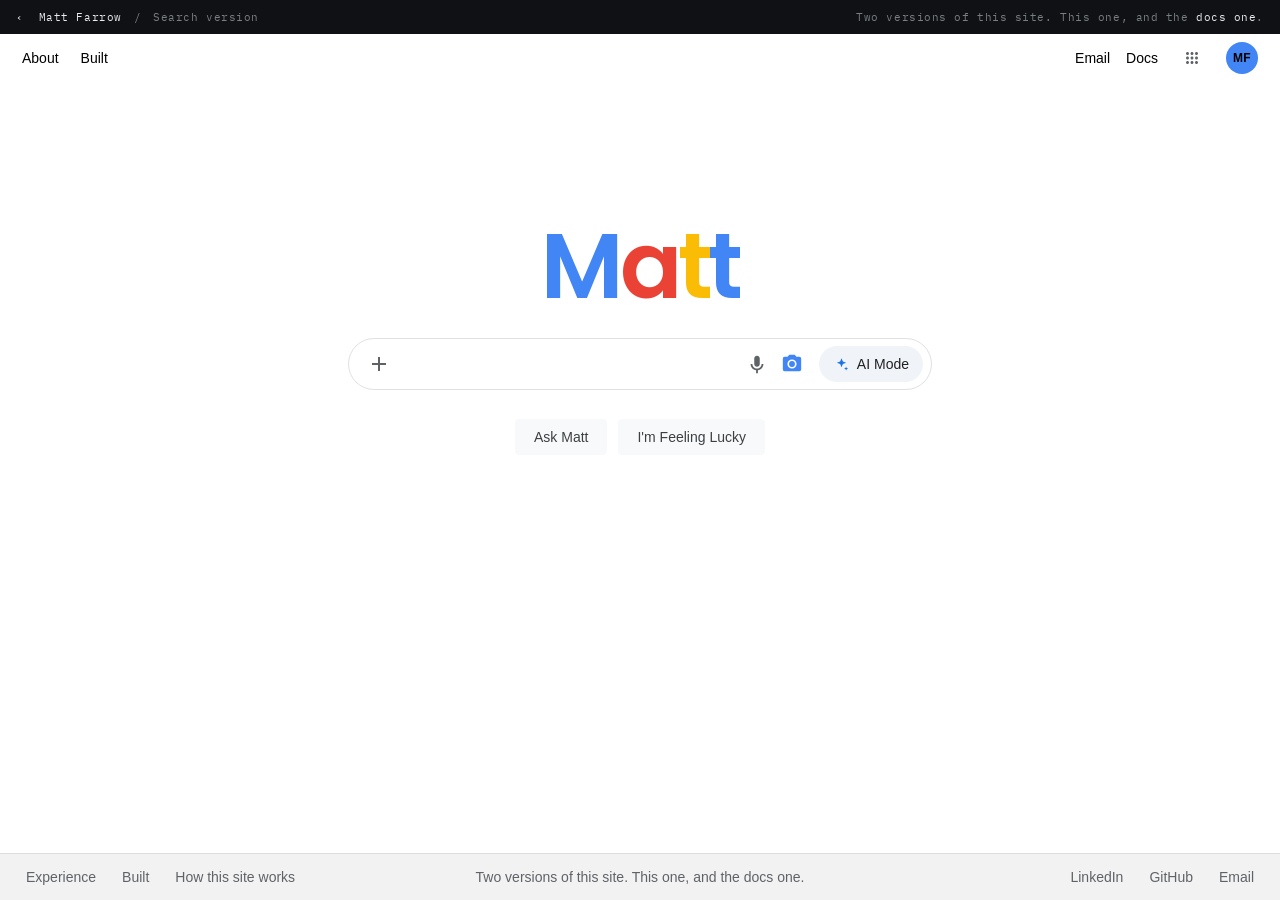
==== search/index.html @ 3673ccc5 "Search version: match the Google homepage element for element The old build invented its own layout " ====
<!DOCTYPE html>
<html lang="en">
<head>
<meta charset="UTF-8">
<meta name="viewport" content="width=device-width, initial-scale=1.0">
<title>Matt</title>
<meta name="description" content="Matt Farrow. Business Development at Hydrex. The search version of the site.">
<meta name="robots" content="noindex">
<link rel="preconnect" href="https://fonts.googleapis.com">
<link rel="preconnect" href="https://fonts.gstatic.com" crossorigin>
<link href="https://fonts.googleapis.com/css2?family=Poppins:wght@400;500;600&family=Roboto:wght@400;500&family=IBM+Plex+Mono:wght@400;500&display=swap" rel="stylesheet">
<link rel="icon" type="image/svg+xml" href="../favicon.svg?v=6">
<link rel="stylesheet" href="search.css">
</head>
<body class="home-body">

<div class="mfbar">
  <a href="/">&#8249;&nbsp; Matt Farrow</a>
  <span class="sep">/</span>
  <span>Search version</span>
  <span class="who">Two versions of this site. This one, and the <a href="/">docs one</a>.</span>
</div>

<!-- their header: two links hard left, utilities hard right -->
<header class="ghead">
  <div class="ghead-l">
    <a href="results.html?q=experience">About</a>
    <a href="results.html?q=built">Built</a>
  </div>
  <div class="ghead-r">
    <a href="mailto:1mattfarrow@gmail.com">Email</a>
    <a href="/">Docs</a>
    <div class="apps-wrap" id="apps-wrap">
      <button class="grid-btn" id="apps" aria-label="Things Matt built" aria-expanded="false">
        <svg viewBox="0 0 24 24"><path d="M6 8c1.1 0 2-.9 2-2s-.9-2-2-2-2 .9-2 2 .9 2 2 2zm0 2c-1.1 0-2 .9-2 2s.9 2 2 2 2-.9 2-2-.9-2-2-2zm0 6c-1.1 0-2 .9-2 2s.9 2 2 2 2-.9 2-2-.9-2-2-2zm6-8c1.1 0 2-.9 2-2s-.9-2-2-2-2 .9-2 2 .9 2 2 2zm0 2c-1.1 0-2 .9-2 2s.9 2 2 2 2-.9 2-2-.9-2-2-2zm0 6c-1.1 0-2 .9-2 2s.9 2 2 2 2-.9 2-2-.9-2-2-2zm6-8c1.1 0 2-.9 2-2s-.9-2-2-2-2 .9-2 2 .9 2 2 2zm0 2c-1.1 0-2 .9-2 2s.9 2 2 2 2-.9 2-2-.9-2-2-2zm0 6c-1.1 0-2 .9-2 2s.9 2 2 2 2-.9 2-2-.9-2-2-2z"/></svg>
      </button>
      <div class="apps-panel" id="apps-panel">
        <a href="https://tropic.vote" target="_blank" rel="noopener"><span class="app-ico" style="background:#4285F4">TV</span><span>Tropic&nbsp;Vote</span></a>
        <a href="https://tropic-tools.vercel.app" target="_blank" rel="noopener"><span class="app-ico" style="background:#34A853">TT</span><span>Tropic&nbsp;Tools</span></a>
        <a href="https://www.boilerblockchain.org/" target="_blank" rel="noopener"><span class="app-ico" style="background:#FBBC05">BB</span><span>Boiler</span></a>
        <a href="results.html?q=mev"><span class="app-ico" style="background:#EA4335">MEV</span><span>MEV&nbsp;bot</span></a>
        <a href="/hydrex.html"><span class="app-ico" style="background:#4285F4">HX</span><span>Hydrex</span></a>
        <a href="/motive.html"><span class="app-ico" style="background:#5F6368">MO</span><span>Motive</span></a>
        <a href="/purdue.html"><span class="app-ico" style="background:#8E7F55">PU</span><span>Purdue</span></a>
        <a href="/"><span class="app-ico" style="background:#0F1114">MF</span><span>Docs</span></a>
        <a href="https://github.com/matthewfarrow" target="_blank" rel="noopener"><span class="app-ico" style="background:#5F6368">GH</span><span>GitHub</span></a>
      </div>
    </div>
    <a class="avatar" href="https://t.me/mattfarrow" target="_blank" rel="noopener" aria-label="Get in touch">MF</a>
  </div>
</header>

<main class="home">
  <h1 class="logo" aria-label="Matt"><span class="b">M</span><span class="r">a</span><span class="y">t</span><span class="b">t</span></h1>

  <form class="sbox-wrap" id="wrap" action="results.html" method="get">
    <div class="sbox" id="sbox">
      <!-- their box: a plus on the left, then mic, lens, and the AI Mode pill -->
      <svg class="plus" viewBox="0 0 24 24"><path d="M19 13h-6v6h-2v-6H5v-2h6V5h2v6h6v2z"/></svg>
      <input id="q" name="q" autocomplete="off" aria-label="Ask Matt" placeholder="">
      <svg class="mic" viewBox="0 0 24 24"><path d="M12 15c1.66 0 3-1.34 3-3V6c0-1.66-1.34-3-3-3S9 4.34 9 6v6c0 1.66 1.34 3 3 3z"/><path d="M17 12c0 2.76-2.24 5-5 5s-5-2.24-5-5H5c0 3.53 2.61 6.43 6 6.92V22h2v-3.08c3.39-.49 6-3.39 6-6.92h-2z"/></svg>
      <svg class="cam" viewBox="0 0 24 24"><circle cx="12" cy="12" r="3.2"/><path d="M9 2L7.17 4H4a2 2 0 0 0-2 2v12a2 2 0 0 0 2 2h16a2 2 0 0 0 2-2V6a2 2 0 0 0-2-2h-3.17L15 2H9zm3 15a5 5 0 1 1 0-10 5 5 0 0 1 0 10z"/></svg>
      <a class="ai-mode" href="results.html?q=experience">
        <svg viewBox="0 0 24 24"><path d="M12 3l1.9 4.6L18.5 9.5l-4.6 1.9L12 16l-1.9-4.6L5.5 9.5l4.6-1.9L12 3z"/><path d="M18.5 15l.8 2 2 .8-2 .8-.8 2-.8-2-2-.8 2-.8.8-2z"/></svg>
        AI Mode
      </a>
    </div>

    <div class="sugg" id="sugg">
      <p class="sugg-hd">Sections of my resume</p>
      <a href="results.html?q=experience">
        <svg viewBox="0 0 24 24"><path d="M15.5 14h-.79l-.28-.27A6.47 6.47 0 0 0 16 9.5 6.5 6.5 0 1 0 9.5 16c1.61 0 3.09-.59 4.23-1.57l.27.28v.79l5 4.99L20.49 19zm-6 0C7.01 14 5 11.99 5 9.5S7.01 5 9.5 5 14 7.01 14 9.5 11.99 14 9.5 14z"/></svg>
        experience <em>5 roles</em>
      </a>
      <a href="results.html?q=built">
        <svg viewBox="0 0 24 24"><path d="M15.5 14h-.79l-.28-.27A6.47 6.47 0 0 0 16 9.5 6.5 6.5 0 1 0 9.5 16c1.61 0 3.09-.59 4.23-1.57l.27.28v.79l5 4.99L20.49 19zm-6 0C7.01 14 5 11.99 5 9.5S7.01 5 9.5 5 14 7.01 14 9.5 11.99 14 9.5 14z"/></svg>
        what has he built <em>4 things</em>
      </a>
      <a href="results.html?q=writing">
        <svg viewBox="0 0 24 24"><path d="M15.5 14h-.79l-.28-.27A6.47 6.47 0 0 0 16 9.5 6.5 6.5 0 1 0 9.5 16c1.61 0 3.09-.59 4.23-1.57l.27.28v.79l5 4.99L20.49 19zm-6 0C7.01 14 5 11.99 5 9.5S7.01 5 9.5 5 14 7.01 14 9.5 11.99 14 9.5 14z"/></svg>
        writing <em>7 pieces</em>
      </a>
      <a href="results.html?q=education">
        <svg viewBox="0 0 24 24"><path d="M15.5 14h-.79l-.28-.27A6.47 6.47 0 0 0 16 9.5 6.5 6.5 0 1 0 9.5 16c1.61 0 3.09-.59 4.23-1.57l.27.28v.79l5 4.99L20.49 19zm-6 0C7.01 14 5 11.99 5 9.5S7.01 5 9.5 5 14 7.01 14 9.5 11.99 14 9.5 14z"/></svg>
        education and licenses <em>Series 7</em>
      </a>
      <a href="results.html?q=hydrex">
        <svg viewBox="0 0 24 24"><path d="M15.5 14h-.79l-.28-.27A6.47 6.47 0 0 0 16 9.5 6.5 6.5 0 1 0 9.5 16c1.61 0 3.09-.59 4.23-1.57l.27.28v.79l5 4.99L20.49 19zm-6 0C7.01 14 5 11.99 5 9.5S7.01 5 9.5 5 14 7.01 14 9.5 11.99 14 9.5 14z"/></svg>
        what does he do now <em>Hydrex</em>
      </a>
      <a href="results.html?q=contact">
        <svg viewBox="0 0 24 24"><path d="M15.5 14h-.79l-.28-.27A6.47 6.47 0 0 0 16 9.5 6.5 6.5 0 1 0 9.5 16c1.61 0 3.09-.59 4.23-1.57l.27.28v.79l5 4.99L20.49 19zm-6 0C7.01 14 5 11.99 5 9.5S7.01 5 9.5 5 14 7.01 14 9.5 11.99 14 9.5 14z"/></svg>
        contact <em>Telegram</em>
      </a>
    </div>

    <div class="btns">
      <button type="submit">Ask Matt</button>
      <button type="button" id="lucky">I'm Feeling Lucky</button>
    </div>
  </form>
</main>

<!-- their footer is one grey band: links left, a line of copy centred, links right -->
<footer class="gfoot">
  <div class="gf-l">
    <a href="results.html?q=experience">Experience</a>
    <a href="results.html?q=built">Built</a>
    <a href="/">How this site works</a>
  </div>
  <div class="gf-c">Two versions of this site. This one, and the <a href="/">docs one</a>.</div>
  <div class="gf-r">
    <a href="https://www.linkedin.com/in/mattdfarrow" target="_blank" rel="noopener">LinkedIn</a>
    <a href="https://github.com/matthewfarrow" target="_blank" rel="noopener">GitHub</a>
    <a href="mailto:1mattfarrow@gmail.com">Email</a>
  </div>
</footer>

<script>
(function(){
  var wrap=document.getElementById('wrap'), box=document.getElementById('sbox'), q=document.getElementById('q');
  var sugg=document.getElementById('sugg');
  var rows=[].slice.call(sugg.querySelectorAll('a'));

  function open(){ wrap.classList.add('on'); box.classList.add('on'); }
  function close(){ wrap.classList.remove('on'); box.classList.remove('on'); }

  /* filter the drop as you type, the way a real suggest does. If nothing
     matches, close it rather than leave an empty rounded box hanging open. */
  function filter(){
    var v = q.value.trim().toLowerCase();
    var shown = 0;
    rows.forEach(function(a){
      var hit = !v || a.textContent.toLowerCase().indexOf(v) !== -1;
      a.style.display = hit ? '' : 'none';
      if (hit) shown++;
    });
    sugg.querySelector('.sugg-hd').style.display = shown ? '' : 'none';
    if (shown) open(); else close();
  }

  q.addEventListener('focus', open);
  q.addEventListener('input', filter);
  document.addEventListener('click', function(e){ if(!wrap.contains(e.target)) close(); });
  document.addEventListener('keydown', function(e){ if(e.key==='Escape'){ close(); q.blur(); } });

  // an empty search should still go somewhere useful
  wrap.addEventListener('submit', function(e){
    if(!q.value.trim()){ e.preventDefault(); location.href='results.html?q=experience'; }
  });
  document.getElementById('lucky').addEventListener('click', function(){
    location.href = q.value.trim() ? 'results.html?q='+encodeURIComponent(q.value.trim()) : '/hydrex.html';
  });

  var aw=document.getElementById('apps-wrap'), ab=document.getElementById('apps');
  ab.addEventListener('click', function(e){
    e.stopPropagation();
    var on = aw.classList.toggle('on');
    ab.setAttribute('aria-expanded', on ? 'true' : 'false');
    if (on) close();
  });
  document.addEventListener('click', function(e){
    if(!aw.contains(e.target)){ aw.classList.remove('on'); ab.setAttribute('aria-expanded','false'); }
  });
  document.addEventListener('keydown', function(e){
    if(e.key==='Escape'){ aw.classList.remove('on'); ab.setAttribute('aria-expanded','false'); }
  });
})();
</script>

</body>
</html>
---- search/search.css ----
/* The Matt version: a search engine for one person.
   Styled after Google's own chrome. Their Product Sans is proprietary, so the
   wordmark is set in Poppins, the closest free geometric. Nothing here uses a
   Google logo or asset: the wordmark reads "Matt", and it is his name. */

:root{
  --blue:   #4285F4;
  --red:    #EA4335;
  --yellow: #FBBC05;

  --link:      #1a0dab;
  --visited:   #681da8;
  --snippet:   #4d5156;
  --crumb:     #202124;
  --grey:      #5f6368;
  --stats:     #70757a;
  --line:      #dfe1e5;
  --btn-bg:    #f8f9fa;
  --btn-ink:   #3c4043;
  --accent:    #1a73e8;

  --sans: arial, "Helvetica Neue", Helvetica, sans-serif;
  --logo: "Poppins", arial, sans-serif;
}

*{ margin:0; padding:0; box-sizing:border-box; }
body{ font-family:var(--sans); color:var(--crumb); background:#fff; }
a{ color:inherit; text-decoration:none; }
a:hover{ text-decoration:underline; }
button{ font-family:inherit; cursor:pointer; }

/* the thin bar that says whose site this really is */
.mfbar{
  display:flex; align-items:center; gap:12px; height:34px; padding:0 16px;
  background:#0F1114; color:#797E84;
  font-family:"IBM Plex Mono", ui-monospace, Menlo, monospace;
  font-size:11px; letter-spacing:.05em;
}
.mfbar a{ color:#E9EBED; }
.mfbar a:hover{ color:#5B8CFF; }
.mfbar .sep{ color:#7A7E83; }
.mfbar .who{ margin-left:auto; }
@media (max-width:700px){ .mfbar .who{ display:none; } }

/* ---------- home ---------- */

/* the home page is a full-height column so the footer sits on the bottom edge
   rather than floating under the buttons */
.home-body{ min-height:100vh; display:flex; flex-direction:column; }

/* their header: two links hard left, utilities hard right */
.ghead{ display:flex; align-items:center; padding:6px 22px 0; font-size:14px; }
.ghead-l{ display:flex; align-items:center; gap:22px; }
.ghead-r{ display:flex; align-items:center; gap:16px; margin-left:auto; }
.ghead a{ color:#000; }
.ghead a:hover{ text-decoration:underline; }
.ghead .avatar:hover{ text-decoration:none; }
@media (max-width:560px){
  .ghead{ padding:6px 12px 0; gap:10px; }
  .ghead-l{ gap:14px; }
  .ghead-r{ gap:10px; }
  .ghead-r a:not(.avatar){ display:none; }
}

/* results keeps its own right-aligned utility row */
.top{ display:flex; align-items:center; justify-content:flex-end; gap:16px; padding:14px 20px; font-size:13px; }
.top a{ color:#000; }
.top a:hover{ text-decoration:underline; }
.apps-wrap{ position:relative; }
.grid-btn{
  width:36px; height:36px; border-radius:50%; display:flex; align-items:center; justify-content:center;
  border:0; background:none;
}
.grid-btn:hover{ background:rgba(60,64,67,.08); }
.grid-btn svg{ width:18px; height:18px; fill:var(--grey); }

/* the apps drawer */
.apps-panel{
  display:none; position:absolute; right:0; top:44px; z-index:40;
  /* a fixed 302px hangs off the left edge on a 320px screen: cap it to the
     viewport minus the gutter it sits in. */
  width:min(302px, calc(100vw - 24px));
  background:#fff; border:1px solid #dadce0; border-radius:8px;
  box-shadow:0 4px 12px rgba(32,33,36,.28);
  padding:14px 6px; grid-template-columns:repeat(3,1fr); gap:2px;
}
.apps-wrap.on .apps-panel{ display:grid; }
.apps-panel a{
  display:flex; flex-direction:column; align-items:center; gap:6px;
  padding:12px 4px; border-radius:8px; font-size:11.5px; color:var(--btn-ink); text-align:center;
}
.apps-panel a:hover{ background:#f1f3f4; text-decoration:none; }
.app-ico{
  width:34px; height:34px; border-radius:50%; color:#fff;
  display:flex; align-items:center; justify-content:center;
  font-family:"IBM Plex Mono", monospace; font-size:11px; font-weight:600; letter-spacing:.02em;
}
@media (max-width:430px){
  /* right:0 anchors to the button, not the viewport, so on a narrow screen the
     drawer's left edge ran off at -44px. Pin it to the viewport instead. */
  .apps-panel{ position:fixed; top:52px; right:12px; left:auto; width:calc(100vw - 24px); }
}
.avatar{
  width:32px; height:32px; border-radius:50%; background:var(--blue); color:#fff;
  display:flex; align-items:center; justify-content:center;
  font-size:12px; font-weight:700; letter-spacing:.02em;
}

.home{
  flex:1;
  display:flex; flex-direction:column; align-items:center;
  padding:0 20px; margin-top:min(16vh,146px);
}
.logo{
  font-family:var(--logo); font-weight:600; font-size:92px; letter-spacing:-.045em;
  line-height:1; margin-bottom:26px; user-select:none;
}
.logo .b{ color:var(--blue); }
.logo .r{ color:var(--red); }
.logo .y{ color:var(--yellow); }

.sbox-wrap{ width:100%; max-width:584px; position:relative; }
.sbox{
  display:flex; align-items:center; gap:13px;
  height:52px; padding:0 8px 0 18px;
  border:1px solid var(--line); border-radius:26px; background:#fff;
}
.sbox:hover, .sbox.on{ box-shadow:0 1px 6px rgba(32,33,36,.28); border-color:rgba(223,225,229,0); }
.sbox.on{ border-radius:26px 26px 0 0; }
.sbox svg{ width:22px; height:22px; flex:none; }
/* their box opens with a plus, not a magnifier */
.sbox .plus{ fill:#5f6368; width:24px; height:24px; }
.sbox .mic{ fill:var(--grey); }
.sbox .cam{ fill:var(--blue); }
.sbox input{
  flex:1; border:0; outline:0; font-size:16px; color:var(--crumb);
  font-family:var(--sans); background:transparent; min-width:0;
}
/* the AI Mode pill that lives inside the box, hard right */
.ai-mode{
  display:flex; align-items:center; gap:7px; flex:none;
  height:36px; padding:0 14px; margin-left:3px;
  background:#f0f4f9; border-radius:9999px;
  font-size:14px; color:#1f1f1f; white-space:nowrap;
}
.ai-mode:hover{ background:#e3eaf3; text-decoration:none; }
.ai-mode svg{ width:17px; height:17px; fill:#1a73e8; }
@media (max-width:560px){
  .sbox{ gap:9px; padding:0 6px 0 14px; }
  .ai-mode{ padding:0 10px; font-size:13px; }
  .ai-mode svg{ width:15px; height:15px; }
}

/* the suggestion drop, which is where the resume actually lives */
.sugg{
  display:none; position:absolute; left:0; right:0; top:52px; z-index:20;
  background:#fff; border-radius:0 0 26px 26px; padding:4px 0 12px;
  box-shadow:0 4px 6px rgba(32,33,36,.28); border:1px solid rgba(223,225,229,0);
}
.sbox-wrap.on .sugg{ display:block; }
.sugg-hd{
  font-size:11px; letter-spacing:.08em; text-transform:uppercase; color:var(--stats);
  padding:8px 20px 4px;
}
.sugg a{ display:flex; align-items:center; gap:14px; padding:7px 20px; font-size:16px; color:var(--crumb); }
.sugg a:hover{ background:#f8f9fa; text-decoration:none; }
.sugg a svg{ width:16px; height:16px; fill:#9aa0a6; flex:none; }
.sugg a em{ font-style:normal; color:var(--grey); margin-left:auto; font-size:13px; }

.btns{ display:flex; gap:11px; justify-content:center; margin-top:29px; flex-wrap:wrap; }
.btns button{
  background:var(--btn-bg); border:1px solid var(--btn-bg); border-radius:4px;
  color:var(--btn-ink); font-size:14px; height:36px; padding:0 18px;
}
.btns button:hover{ border-color:#dadce0; box-shadow:0 1px 1px rgba(0,0,0,.1); }

/* their footer is one grey band: links left, a line of copy centred, links right */
.gfoot{
  background:#f2f2f2; border-top:1px solid #dadce0;
  display:grid; grid-template-columns:1fr auto 1fr; align-items:center;
  gap:20px; padding:15px 26px; font-size:14px; color:var(--grey);
}
.gf-l, .gf-r{ display:flex; gap:26px; }
.gf-r{ justify-content:flex-end; }
.gf-c{ text-align:center; color:var(--grey); }
.gfoot a{ color:inherit; }
.gfoot a:hover{ text-decoration:underline; }
@media (max-width:860px){
  .gfoot{ grid-template-columns:1fr; justify-items:center; text-align:center; gap:12px; }
  .gf-l, .gf-r{ justify-content:center; flex-wrap:wrap; gap:18px; }
}
@media (max-width:700px){ .logo{ font-size:62px; } }

/* ---------- results ---------- */

.rhead{ border-bottom:1px solid var(--line); position:sticky; top:0; background:#fff; z-index:10; }
.rhead-in{ display:flex; align-items:center; gap:26px; padding:16px 20px 0; }
.rlogo{ font-family:var(--logo); font-weight:600; font-size:27px; letter-spacing:-.04em; flex:none; }
.rlogo .b{ color:var(--blue); } .rlogo .r{ color:var(--red); }
.rlogo .y{ color:var(--yellow); }
.rbox{
  display:flex; align-items:center; gap:12px; flex:1; max-width:600px;
  height:44px; padding:0 16px; border:1px solid var(--line); border-radius:24px;
}
.rbox:hover{ box-shadow:0 1px 6px rgba(32,33,36,.28); border-color:rgba(223,225,229,0); }
.rbox input{ flex:1; border:0; outline:0; font-size:16px; font-family:var(--sans); color:var(--crumb); min-width:0; }
.rbox svg{ width:20px; height:20px; flex:none; }
.rbox .mag{ fill:var(--accent); }
.rhead .top{ margin-left:auto; padding:0; }

.tabs{ display:flex; gap:6px; padding:0 20px; margin-left:0; }
.tabs a{
  padding:12px 12px 11px; font-size:13px; color:var(--grey); border-bottom:3px solid transparent;
}
.tabs a:hover{ color:var(--crumb); text-decoration:none; }
.tabs a.on{ color:var(--accent); border-bottom-color:var(--accent); }
@media (min-width:900px){ .tabs{ padding-left:174px; } }

.rmain{ display:grid; grid-template-columns:minmax(0,652px) 1fr; gap:48px; padding:20px; }
@media (min-width:900px){ .rmain{ padding-left:174px; } }
@media (max-width:900px){ .rmain{ grid-template-columns:1fr; } }

.stats{ font-size:14px; color:var(--stats); margin-bottom:22px; }

.res{ margin-bottom:28px; }
.res-crumb{ display:flex; align-items:center; gap:11px; margin-bottom:3px; }
.res-fav{
  width:26px; height:26px; border-radius:50%; background:#f1f3f4; flex:none;
  display:flex; align-items:center; justify-content:center;
  font-family:"IBM Plex Mono", monospace; font-size:9px; font-weight:600; color:var(--crumb);
}
.res-site{ font-size:14px; line-height:1.3; }
.res-site b{ display:block; font-weight:400; color:var(--crumb); }
.res-site span{ color:var(--grey); font-size:12px; }
.res h3{ margin:0 0 3px; }
.res h3 a{ color:var(--link); font-size:20px; font-weight:400; line-height:1.3; }
.res h3 a:visited{ color:var(--visited); }
.res p{ font-size:14px; line-height:1.58; color:var(--snippet); max-width:62ch; }
.res p b{ font-weight:700; color:var(--snippet); }
.res .date{ color:var(--stats); }
.res-links{ display:flex; gap:18px; margin-top:6px; flex-wrap:wrap; }
.res-links a{ font-size:13px; color:var(--link); }

/* people also ask */
.paa{ border:1px solid var(--line); border-radius:8px; margin-bottom:28px; }
.paa h2{ font-size:20px; font-weight:400; padding:16px 18px 10px; }
.paa details{ border-top:1px solid var(--line); }
.paa summary{
  list-style:none; cursor:pointer; padding:14px 18px; font-size:15px;
  display:flex; align-items:center; justify-content:space-between; gap:12px;
}
.paa summary::-webkit-details-marker{ display:none; }
.paa summary::after{ content:"\\25BE"; color:var(--grey); font-size:12px; }
.paa details[open] summary::after{ content:"\\25B4"; }
.paa .ans{ padding:0 18px 16px; font-size:14px; line-height:1.6; color:var(--snippet); }
.paa .ans a{ color:var(--link); }

.rel h2{ font-size:20px; font-weight:400; margin-bottom:14px; }
.rel-grid{ display:grid; grid-template-columns:1fr 1fr; gap:10px; }
@media (max-width:640px){ .rel-grid{ grid-template-columns:1fr; } }
.rel-grid a{
  display:flex; align-items:center; gap:12px; background:#f1f3f4; border-radius:9999px;
  padding:10px 16px; font-size:14px; color:var(--crumb);
}
.rel-grid a:hover{ background:#e8eaed; text-decoration:none; }
.rel-grid a b{ font-weight:700; }
.rel-grid svg{ width:15px; height:15px; fill:var(--grey); flex:none; }

/* knowledge panel */
.kp{ border:1px solid var(--line); border-radius:10px; padding:20px; align-self:start; max-width:380px; }
@media (max-width:900px){ .kp{ max-width:none; } }
.kp-badge{
  width:64px; height:64px; border-radius:50%; background:var(--blue); color:#fff;
  display:flex; align-items:center; justify-content:center;
  font-size:24px; font-weight:700; margin-bottom:14px;
}
.kp h2{ font-size:23px; font-weight:400; line-height:1.2; }
.kp .kp-sub{ font-size:14px; color:var(--grey); margin-bottom:16px; }
.kp dl{ border-top:1px solid var(--line); padding-top:14px; }
.kp dl div{ display:flex; gap:8px; font-size:14px; line-height:1.6; margin-bottom:7px; }
.kp dt{ color:var(--crumb); font-weight:700; flex:none; }
.kp dd{ color:var(--snippet); }
.kp dd a{ color:var(--link); }
.kp .kp-links{ display:flex; gap:16px; flex-wrap:wrap; border-top:1px solid var(--line); margin-top:8px; padding-top:14px; }
.kp .kp-links a{ font-size:14px; color:var(--link); }

.nores{ font-size:15px; line-height:1.7; color:var(--snippet); }
.nores b{ color:var(--crumb); }
.nores a{ color:var(--link); }

@media (max-width:760px){
  /* the header could not hold the logo, the box and the right-hand nav on a
     phone: .top pushed past the viewport edge. The box keeps the row. */
  .rhead-in{ flex-wrap:wrap; gap:12px; padding:12px 14px 0; }
  .rlogo{ font-size:23px; }
  .rbox{ order:3; width:100%; flex-basis:100%; max-width:none; height:42px; }
  .rhead .top{ margin-left:auto; gap:12px; }
  .rhead .top a:not(.avatar){ display:none; }
  .tabs{ padding:0 14px; overflow-x:auto; -webkit-overflow-scrolling:touch; }
  .tabs::-webkit-scrollbar{ display:none; }
  .tabs a{ white-space:nowrap; }
  .rmain{ padding:16px 14px; gap:28px; }
  .res h3 a{ font-size:18px; }
}
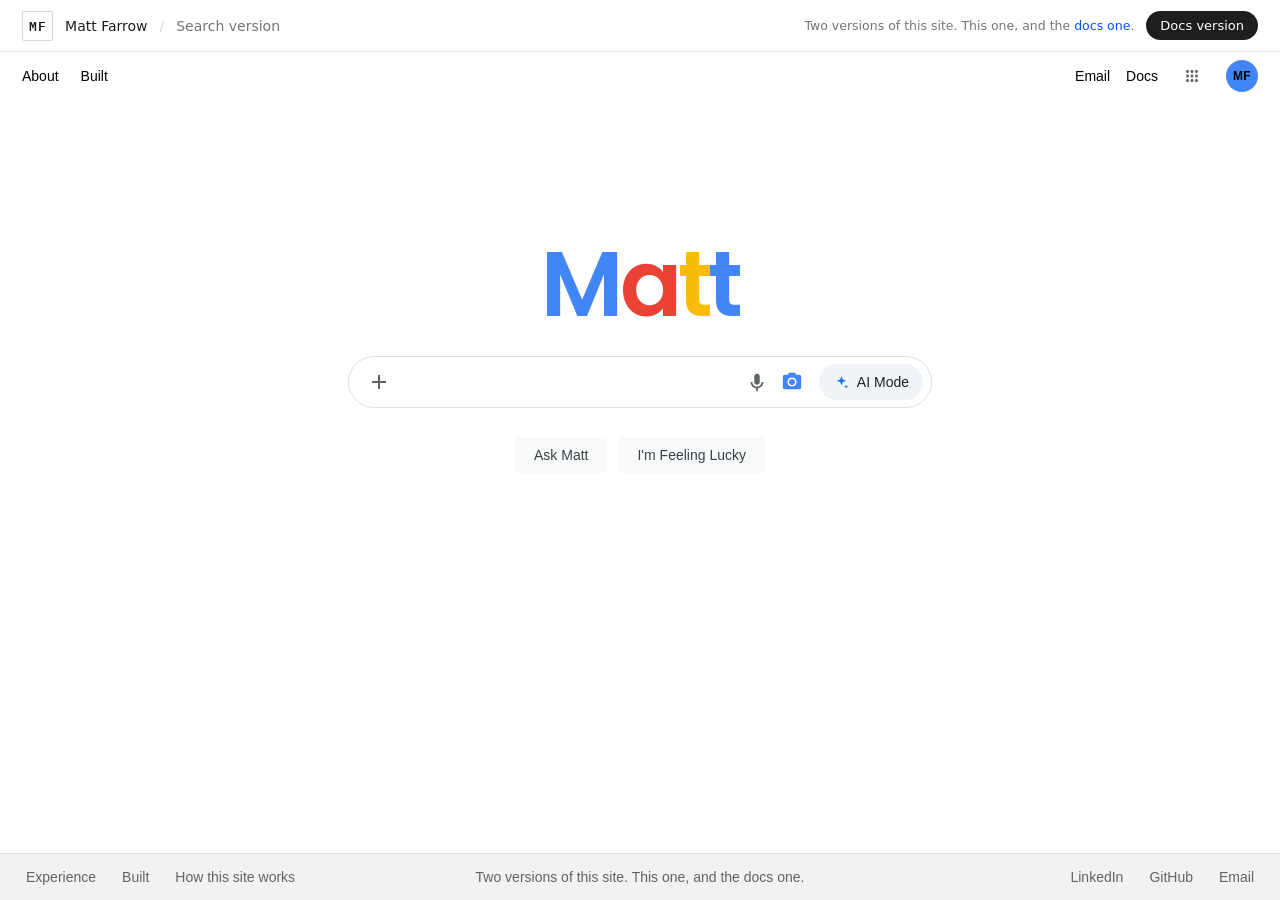
==== commit febef102: "Docs-style top bar everywhere; reword lede; LinkedIn bullets; close timeline gap The top bar on the " ====
--- a/search/index.html
+++ b/search/index.html
@@ -15,10 +15,12 @@
 <body class="home-body">
 
 <div class="mfbar">
-  <a href="/">&#8249;&nbsp; Matt Farrow</a>
+  <span class="mark">MF</span>
+  <a href="/">Matt Farrow</a>
   <span class="sep">/</span>
-  <span>Search version</span>
+  <span class="co">Search version</span>
   <span class="who">Two versions of this site. This one, and the <a href="/">docs one</a>.</span>
+  <a class="back" href="/">Docs version</a>
 </div>
 
 <!-- their header: two links hard left, utilities hard right -->
--- a/search/search.css
+++ b/search/search.css
@@ -29,18 +29,31 @@
 a:hover{ text-decoration:underline; }
 button{ font-family:inherit; cursor:pointer; }
 
-/* the thin bar that says whose site this really is */
+/* the bar that says whose site this is, in the docs style the resume uses */
 .mfbar{
-  display:flex; align-items:center; gap:12px; height:34px; padding:0 16px;
-  background:#0F1114; color:#797E84;
+  display:flex; align-items:center; gap:12px; height:52px; padding:0 22px;
+  background:#fff; border-bottom:1px solid #E8E7E7;
+  font-family:"Inter", -apple-system, system-ui, Arial, sans-serif;
+  font-size:14px; color:#767474;
+}
+.mfbar .mark{
   font-family:"IBM Plex Mono", ui-monospace, Menlo, monospace;
-  font-size:11px; letter-spacing:.05em;
-}
-.mfbar a{ color:#E9EBED; }
-.mfbar a:hover{ color:#5B8CFF; }
-.mfbar .sep{ color:#7A7E83; }
-.mfbar .who{ margin-left:auto; }
-@media (max-width:700px){ .mfbar .who{ display:none; } }
+  font-size:13px; font-weight:600; letter-spacing:.04em; color:#201D1D;
+  border:1px solid #D8D7D7; padding:3px 6px; border-radius:2px;
+}
+.mfbar a{ color:#201D1D; }
+.mfbar a:hover{ color:#0052FF; }
+.mfbar .sep{ color:#D8D7D7; }
+.mfbar .co{ color:#767474; }
+.mfbar .who{ margin-left:auto; color:#767474; font-size:12.5px; }
+.mfbar .who a{ color:#0052FF; }
+.mfbar .back{
+  background:#201D1D; color:#fff; font-size:13px; font-weight:500;
+  padding:7px 14px; border-radius:999px; white-space:nowrap;
+}
+.mfbar .back:hover{ background:#000; color:#fff; text-decoration:none; }
+@media (max-width:820px){ .mfbar .who{ display:none; } }
+@media (max-width:520px){ .mfbar{ padding:0 14px; gap:9px; } }
 
 /* ---------- home ---------- */
 
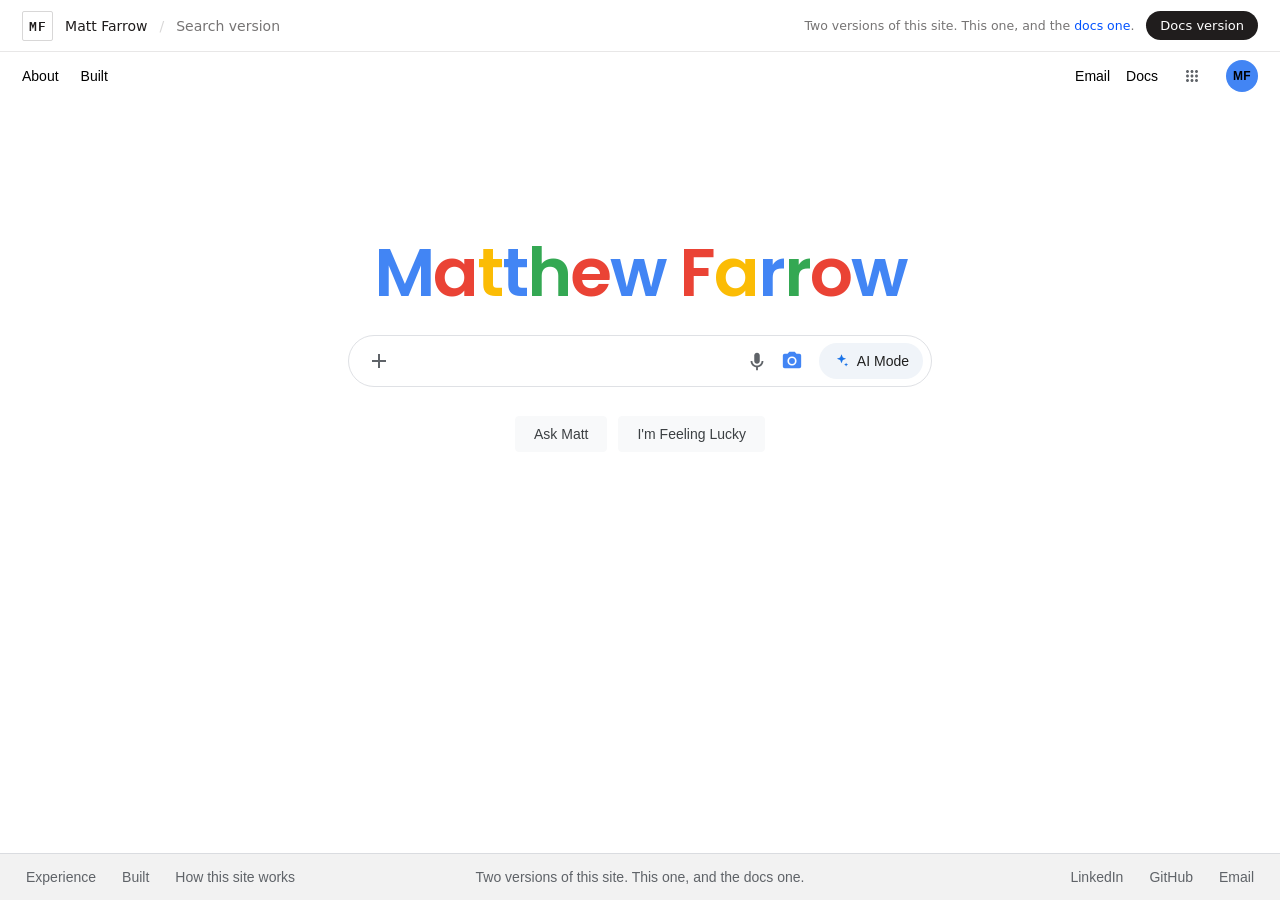
==== commit 82dd24be: "Search version: change the wordmark from Matt to Matthew Farrow The Google-style logo now reads the " ====
--- a/search/index.html
+++ b/search/index.html
@@ -3,13 +3,13 @@
 <head>
 <meta charset="UTF-8">
 <meta name="viewport" content="width=device-width, initial-scale=1.0">
-<title>Matt</title>
+<title>Matthew Farrow</title>
 <meta name="description" content="Matt Farrow. Business Development at Hydrex. The search version of the site.">
 <meta name="robots" content="noindex">
 <link rel="preconnect" href="https://fonts.googleapis.com">
 <link rel="preconnect" href="https://fonts.gstatic.com" crossorigin>
 <link href="https://fonts.googleapis.com/css2?family=Poppins:wght@400;500;600&family=Roboto:wght@400;500&family=IBM+Plex+Mono:wght@400;500&display=swap" rel="stylesheet">
-<link rel="icon" type="image/svg+xml" href="../favicon.svg?v=6">
+<link rel="icon" type="image/svg+xml" href="../favicon.svg?v=7">
 <link rel="stylesheet" href="search.css">
 </head>
 <body class="home-body">
@@ -53,7 +53,7 @@
 </header>
 
 <main class="home">
-  <h1 class="logo" aria-label="Matt"><span class="b">M</span><span class="r">a</span><span class="y">t</span><span class="b">t</span></h1>
+  <h1 class="logo" aria-label="Matthew Farrow"><span class="b">M</span><span class="r">a</span><span class="y">t</span><span class="b">t</span><span class="g">h</span><span class="r">e</span><span class="b">w</span> <span class="r">F</span><span class="y">a</span><span class="b">r</span><span class="g">r</span><span class="r">o</span><span class="b">w</span></h1>
 
   <form class="sbox-wrap" id="wrap" action="results.html" method="get">
     <div class="sbox" id="sbox">
--- a/search/search.css
+++ b/search/search.css
@@ -7,6 +7,7 @@
   --blue:   #4285F4;
   --red:    #EA4335;
   --yellow: #FBBC05;
+  --green:  #34A853;
 
   --link:      #1a0dab;
   --visited:   #681da8;
@@ -125,12 +126,16 @@
   padding:0 20px; margin-top:min(16vh,146px);
 }
 .logo{
-  font-family:var(--logo); font-weight:600; font-size:92px; letter-spacing:-.045em;
-  line-height:1; margin-bottom:26px; user-select:none;
+  font-family:var(--logo); font-weight:600;
+  /* a full name is far wider than a 4-letter word: scale it and let the two
+     words wrap on narrow screens instead of overflowing. */
+  font-size:clamp(40px, 7.2vw, 68px); letter-spacing:-.03em;
+  line-height:1.04; margin-bottom:26px; user-select:none; text-align:center;
 }
 .logo .b{ color:var(--blue); }
 .logo .r{ color:var(--red); }
 .logo .y{ color:var(--yellow); }
+.logo .g{ color:var(--green); }
 
 .sbox-wrap{ width:100%; max-width:584px; position:relative; }
 .sbox{
@@ -211,6 +216,8 @@
 .rlogo{ font-family:var(--logo); font-weight:600; font-size:27px; letter-spacing:-.04em; flex:none; }
 .rlogo .b{ color:var(--blue); } .rlogo .r{ color:var(--red); }
 .rlogo .y{ color:var(--yellow); }
+.rlogo .g{ color:var(--green); }
+.rlogo{ white-space:nowrap; }
 .rbox{
   display:flex; align-items:center; gap:12px; flex:1; max-width:600px;
   height:44px; padding:0 16px; border:1px solid var(--line); border-radius:24px;
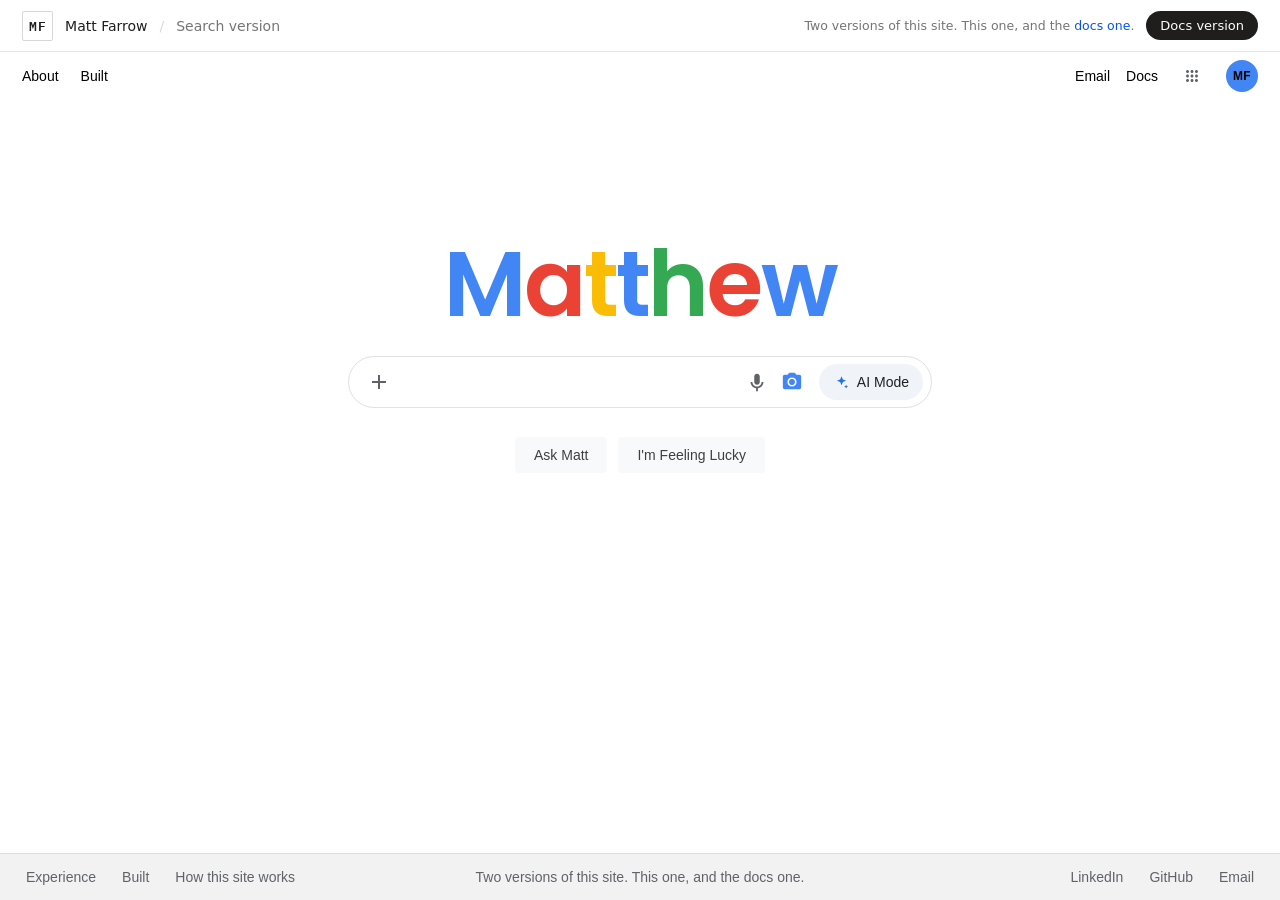
==== commit ed079c08: "Search: wordmark back to Matthew, sized up as a single word Dropped Farrow from the Google-style wor" ====
--- a/search/index.html
+++ b/search/index.html
@@ -3,7 +3,7 @@
 <head>
 <meta charset="UTF-8">
 <meta name="viewport" content="width=device-width, initial-scale=1.0">
-<title>Matthew Farrow</title>
+<title>Matthew</title>
 <meta name="description" content="Matt Farrow. Business Development at Hydrex. The search version of the site.">
 <meta name="robots" content="noindex">
 <link rel="preconnect" href="https://fonts.googleapis.com">
@@ -37,14 +37,17 @@
         <svg viewBox="0 0 24 24"><path d="M6 8c1.1 0 2-.9 2-2s-.9-2-2-2-2 .9-2 2 .9 2 2 2zm0 2c-1.1 0-2 .9-2 2s.9 2 2 2 2-.9 2-2-.9-2-2-2zm0 6c-1.1 0-2 .9-2 2s.9 2 2 2 2-.9 2-2-.9-2-2-2zm6-8c1.1 0 2-.9 2-2s-.9-2-2-2-2 .9-2 2 .9 2 2 2zm0 2c-1.1 0-2 .9-2 2s.9 2 2 2 2-.9 2-2-.9-2-2-2zm0 6c-1.1 0-2 .9-2 2s.9 2 2 2 2-.9 2-2-.9-2-2-2zm6-8c1.1 0 2-.9 2-2s-.9-2-2-2-2 .9-2 2 .9 2 2 2zm0 2c-1.1 0-2 .9-2 2s.9 2 2 2 2-.9 2-2-.9-2-2-2zm0 6c-1.1 0-2 .9-2 2s.9 2 2 2 2-.9 2-2-.9-2-2-2z"/></svg>
       </button>
       <div class="apps-panel" id="apps-panel">
+        <a href="/hydrex.html"><span class="app-ico" style="background:#0052FF">HX</span><span>Hydrex</span></a>
+        <a href="/motive.html"><span class="app-ico" style="background:#101010">MO</span><span>Motive</span></a>
+        <a href="/vastadvisor.html"><span class="app-ico" style="background:#0F1B33">VA</span><span>VastAdvisor</span></a>
+        <a href="/equitable.html"><span class="app-ico" style="background:#002677">EQ</span><span>Equitable</span></a>
+        <a href="/cartesi.html"><span class="app-ico" style="background:#0AA6AD">CT</span><span>Cartesi</span></a>
+        <a href="/purdue.html"><span class="app-ico" style="background:#8E7F55">PU</span><span>Purdue</span></a>
         <a href="https://tropic.vote" target="_blank" rel="noopener"><span class="app-ico" style="background:#4285F4">TV</span><span>Tropic&nbsp;Vote</span></a>
         <a href="https://tropic-tools.vercel.app" target="_blank" rel="noopener"><span class="app-ico" style="background:#34A853">TT</span><span>Tropic&nbsp;Tools</span></a>
         <a href="https://www.boilerblockchain.org/" target="_blank" rel="noopener"><span class="app-ico" style="background:#FBBC05">BB</span><span>Boiler</span></a>
         <a href="results.html?q=mev"><span class="app-ico" style="background:#EA4335">MEV</span><span>MEV&nbsp;bot</span></a>
-        <a href="/hydrex.html"><span class="app-ico" style="background:#4285F4">HX</span><span>Hydrex</span></a>
-        <a href="/motive.html"><span class="app-ico" style="background:#5F6368">MO</span><span>Motive</span></a>
-        <a href="/purdue.html"><span class="app-ico" style="background:#8E7F55">PU</span><span>Purdue</span></a>
-        <a href="/"><span class="app-ico" style="background:#0F1114">MF</span><span>Docs</span></a>
+        <a href="/"><span class="app-ico" style="background:#201D1D">MF</span><span>Docs</span></a>
         <a href="https://github.com/matthewfarrow" target="_blank" rel="noopener"><span class="app-ico" style="background:#5F6368">GH</span><span>GitHub</span></a>
       </div>
     </div>
@@ -53,7 +56,7 @@
 </header>
 
 <main class="home">
-  <h1 class="logo" aria-label="Matthew Farrow"><span class="b">M</span><span class="r">a</span><span class="y">t</span><span class="b">t</span><span class="g">h</span><span class="r">e</span><span class="b">w</span> <span class="r">F</span><span class="y">a</span><span class="b">r</span><span class="g">r</span><span class="r">o</span><span class="b">w</span></h1>
+  <h1 class="logo" aria-label="Matthew"><span class="b">M</span><span class="r">a</span><span class="y">t</span><span class="b">t</span><span class="g">h</span><span class="r">e</span><span class="b">w</span></h1>
 
   <form class="sbox-wrap" id="wrap" action="results.html" method="get">
     <div class="sbox" id="sbox">
--- a/search/search.css
+++ b/search/search.css
@@ -127,10 +127,9 @@
 }
 .logo{
   font-family:var(--logo); font-weight:600;
-  /* a full name is far wider than a 4-letter word: scale it and let the two
-     words wrap on narrow screens instead of overflowing. */
-  font-size:clamp(40px, 7.2vw, 68px); letter-spacing:-.03em;
-  line-height:1.04; margin-bottom:26px; user-select:none; text-align:center;
+  /* one short word again: scale it back up toward the original size */
+  font-size:clamp(52px, 10vw, 92px); letter-spacing:-.03em;
+  line-height:1; margin-bottom:26px; user-select:none; text-align:center;
 }
 .logo .b{ color:var(--blue); }
 .logo .r{ color:var(--red); }
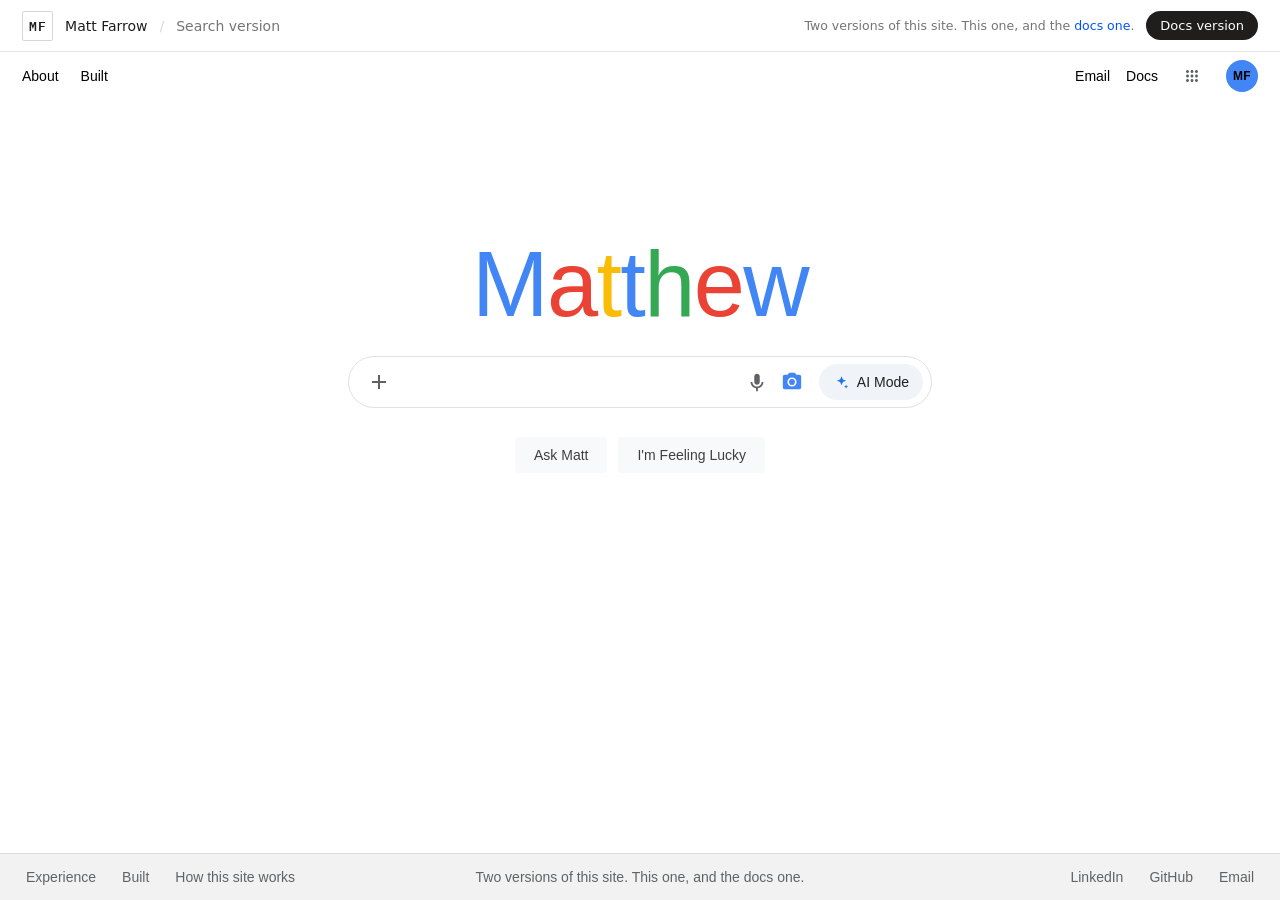
==== commit 5573673c: "Docs: sync titles and figures to LinkedIn and resume Hydrex bullets match the LinkedIn entry: 290K+ " ====
--- a/search/index.html
+++ b/search/index.html
@@ -75,7 +75,7 @@
       <p class="sugg-hd">Sections of my resume</p>
       <a href="results.html?q=experience">
         <svg viewBox="0 0 24 24"><path d="M15.5 14h-.79l-.28-.27A6.47 6.47 0 0 0 16 9.5 6.5 6.5 0 1 0 9.5 16c1.61 0 3.09-.59 4.23-1.57l.27.28v.79l5 4.99L20.49 19zm-6 0C7.01 14 5 11.99 5 9.5S7.01 5 9.5 5 14 7.01 14 9.5 11.99 14 9.5 14z"/></svg>
-        experience <em>5 roles</em>
+        experience <em>6 roles</em>
       </a>
       <a href="results.html?q=built">
         <svg viewBox="0 0 24 24"><path d="M15.5 14h-.79l-.28-.27A6.47 6.47 0 0 0 16 9.5 6.5 6.5 0 1 0 9.5 16c1.61 0 3.09-.59 4.23-1.57l.27.28v.79l5 4.99L20.49 19zm-6 0C7.01 14 5 11.99 5 9.5S7.01 5 9.5 5 14 7.01 14 9.5 11.99 14 9.5 14z"/></svg>
--- a/search/search.css
+++ b/search/search.css
@@ -126,9 +126,11 @@
   padding:0 20px; margin-top:min(16vh,146px);
 }
 .logo{
-  font-family:var(--logo); font-weight:600;
-  /* one short word again: scale it back up toward the original size */
-  font-size:clamp(52px, 10vw, 92px); letter-spacing:-.03em;
+  font-family:var(--logo); font-weight:500;
+  /* one short word again: scale it back up toward the original size.
+     medium weight and light tracking read closer to the real logo than the
+     semibold it was, using the free geometric this page already loads. */
+  font-size:clamp(52px, 10vw, 92px); letter-spacing:-.018em;
   line-height:1; margin-bottom:26px; user-select:none; text-align:center;
 }
 .logo .b{ color:var(--blue); }
@@ -212,7 +214,7 @@
 
 .rhead{ border-bottom:1px solid var(--line); position:sticky; top:0; background:#fff; z-index:10; }
 .rhead-in{ display:flex; align-items:center; gap:26px; padding:16px 20px 0; }
-.rlogo{ font-family:var(--logo); font-weight:600; font-size:27px; letter-spacing:-.04em; flex:none; }
+.rlogo{ font-family:var(--logo); font-weight:500; font-size:27px; letter-spacing:-.02em; flex:none; }
 .rlogo .b{ color:var(--blue); } .rlogo .r{ color:var(--red); }
 .rlogo .y{ color:var(--yellow); }
 .rlogo .g{ color:var(--green); }
